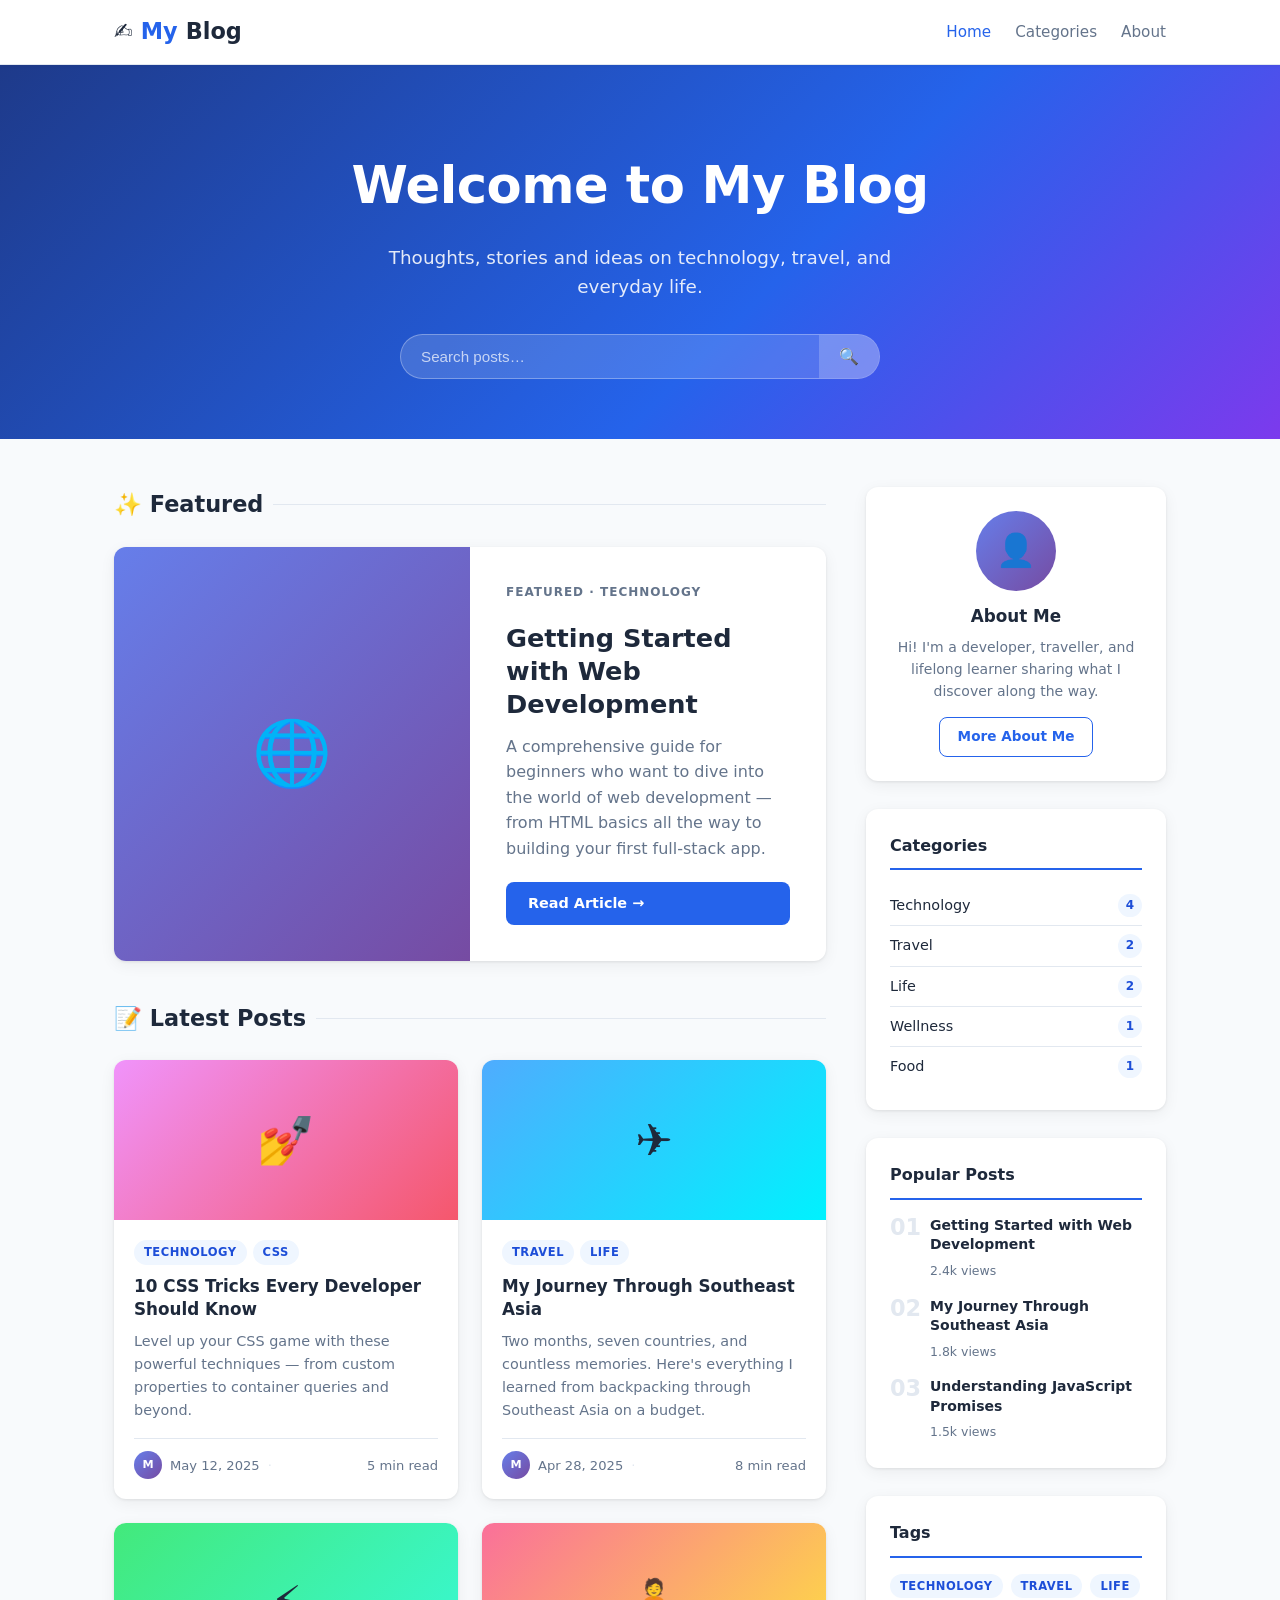
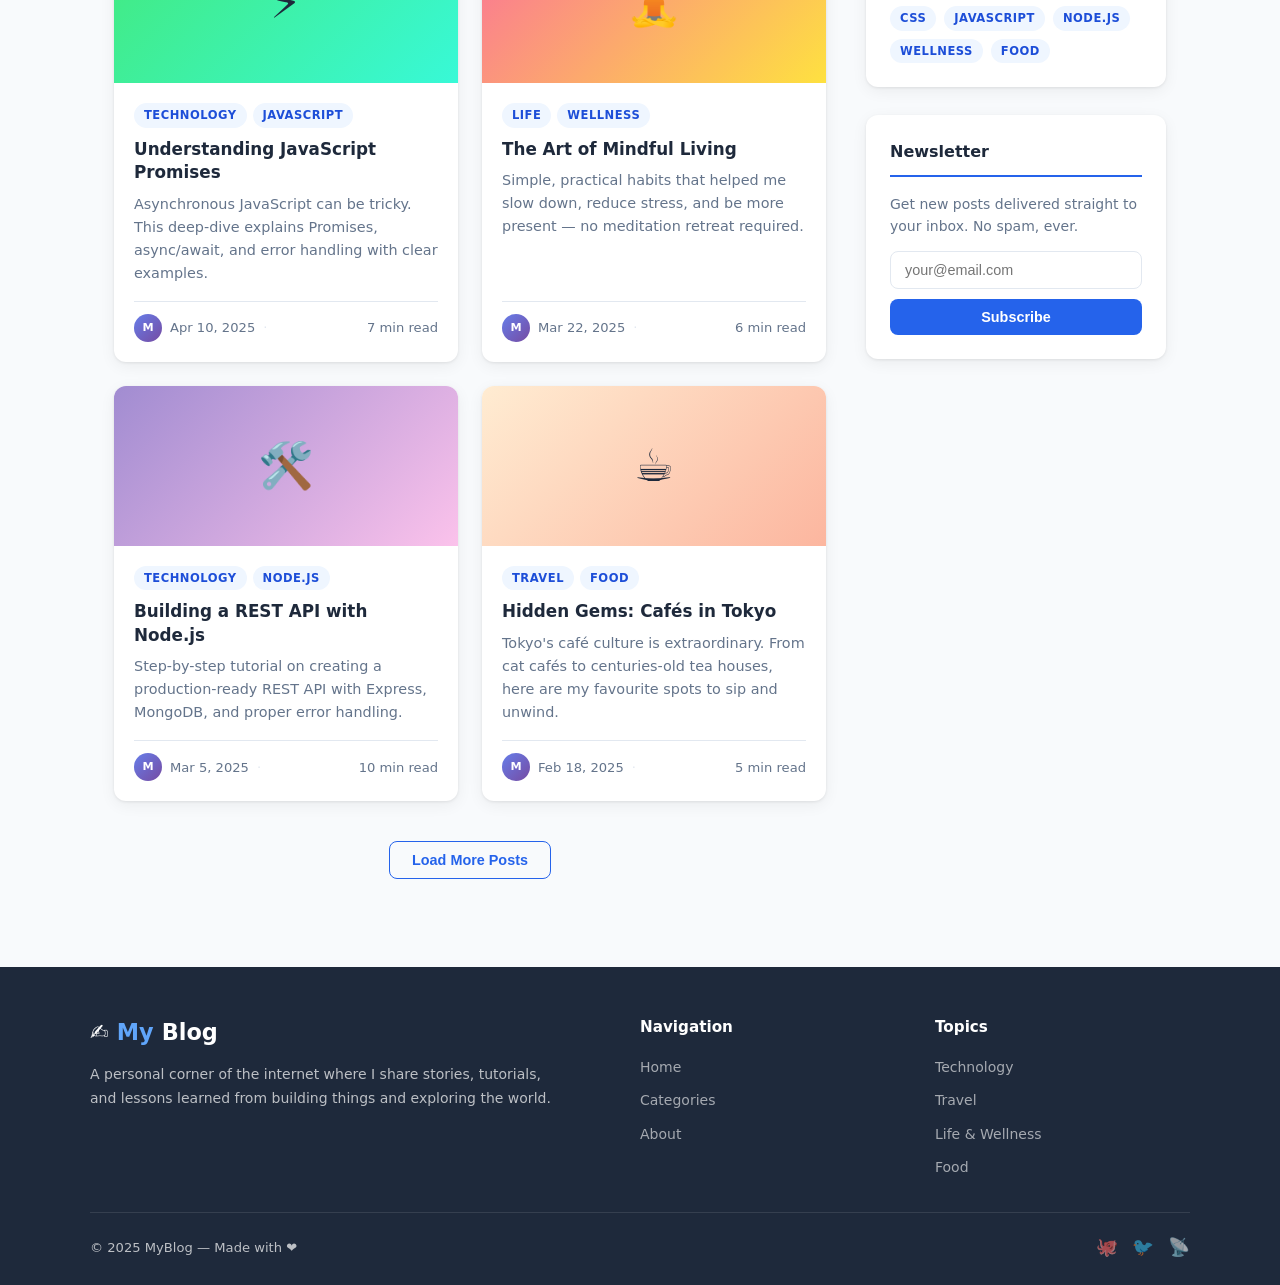
==== index.html @ c4b25606 "Create blog display website with index, post detail page and stylesheet Co-authored-by: Clearders <2" ====
<!DOCTYPE html>
<html lang="en">
<head>
  <meta charset="UTF-8" />
  <meta name="viewport" content="width=device-width, initial-scale=1.0" />
  <title>My Blog — Thoughts, Stories & Ideas</title>
  <meta name="description" content="A personal blog covering technology, travel, life and more." />
  <link rel="stylesheet" href="styles.css" />
</head>
<body>

  <!-- ===== Header ===== -->
  <header class="site-header">
    <div class="header-inner">
      <div class="logo">✍️ <span>My</span>Blog</div>
      <nav class="site-nav" aria-label="Main navigation">
        <a href="index.html" class="active">Home</a>
        <a href="#categories">Categories</a>
        <a href="#about">About</a>
      </nav>
    </div>
  </header>

  <!-- ===== Hero ===== -->
  <section class="hero">
    <h1>Welcome to My Blog</h1>
    <p>Thoughts, stories and ideas on technology, travel, and everyday life.</p>
    <form class="search-bar" role="search" onsubmit="handleSearch(event)">
      <input
        type="search"
        id="search-input"
        placeholder="Search posts…"
        aria-label="Search posts"
        oninput="filterPosts(this.value)"
      />
      <button type="submit" aria-label="Search">🔍</button>
    </form>
  </section>

  <!-- ===== Main content ===== -->
  <div class="main-wrapper">

    <!-- Posts column -->
    <main>

      <!-- Featured post -->
      <h2 class="section-heading">✨ Featured</h2>
      <article class="featured-post" data-title="Getting Started with Web Development">
        <div class="featured-img">🌐</div>
        <div class="featured-body">
          <p class="featured-label">Featured · Technology</p>
          <h2><a href="blog-post.html?id=1">Getting Started with Web Development</a></h2>
          <p>
            A comprehensive guide for beginners who want to dive into the world of web
            development — from HTML basics all the way to building your first full-stack app.
          </p>
          <a href="blog-post.html?id=1" class="btn btn-primary">Read Article →</a>
        </div>
      </article>

      <!-- Post grid -->
      <h2 class="section-heading" id="categories">📝 Latest Posts</h2>

      <div class="no-results" id="no-results" role="alert">
        <p style="font-size:2.5rem">🔍</p>
        <p style="font-size:1.1rem;margin-top:12px">No posts found. Try a different search term.</p>
      </div>

      <div class="post-grid" id="post-grid">

        <!-- Card 1 -->
        <article class="post-card" data-title="10 CSS Tricks Every Developer Should Know" data-tags="technology css">
          <div class="card-img" style="background:linear-gradient(135deg,#f093fb,#f5576c);">💅</div>
          <div class="card-body">
            <div class="card-tags">
              <span class="tag">Technology</span>
              <span class="tag">CSS</span>
            </div>
            <h3><a href="blog-post.html?id=2">10 CSS Tricks Every Developer Should Know</a></h3>
            <p class="card-excerpt">
              Level up your CSS game with these powerful techniques — from custom properties
              to container queries and beyond.
            </p>
            <div class="card-meta">
              <div class="avatar">M</div>
              <span>May 12, 2025</span>
              <span class="meta-dot">·</span>
              <span class="read-time">5 min read</span>
            </div>
          </div>
        </article>

        <!-- Card 2 -->
        <article class="post-card" data-title="My Journey Through Southeast Asia" data-tags="travel life">
          <div class="card-img" style="background:linear-gradient(135deg,#4facfe,#00f2fe);">✈️</div>
          <div class="card-body">
            <div class="card-tags">
              <span class="tag">Travel</span>
              <span class="tag">Life</span>
            </div>
            <h3><a href="blog-post.html?id=3">My Journey Through Southeast Asia</a></h3>
            <p class="card-excerpt">
              Two months, seven countries, and countless memories. Here's everything I
              learned from backpacking through Southeast Asia on a budget.
            </p>
            <div class="card-meta">
              <div class="avatar">M</div>
              <span>Apr 28, 2025</span>
              <span class="meta-dot">·</span>
              <span class="read-time">8 min read</span>
            </div>
          </div>
        </article>

        <!-- Card 3 -->
        <article class="post-card" data-title="Understanding JavaScript Promises" data-tags="technology javascript">
          <div class="card-img" style="background:linear-gradient(135deg,#43e97b,#38f9d7);">⚡</div>
          <div class="card-body">
            <div class="card-tags">
              <span class="tag">Technology</span>
              <span class="tag">JavaScript</span>
            </div>
            <h3><a href="blog-post.html?id=4">Understanding JavaScript Promises</a></h3>
            <p class="card-excerpt">
              Asynchronous JavaScript can be tricky. This deep-dive explains Promises,
              async/await, and error handling with clear examples.
            </p>
            <div class="card-meta">
              <div class="avatar">M</div>
              <span>Apr 10, 2025</span>
              <span class="meta-dot">·</span>
              <span class="read-time">7 min read</span>
            </div>
          </div>
        </article>

        <!-- Card 4 -->
        <article class="post-card" data-title="The Art of Mindful Living" data-tags="life wellness">
          <div class="card-img" style="background:linear-gradient(135deg,#fa709a,#fee140);">🧘</div>
          <div class="card-body">
            <div class="card-tags">
              <span class="tag">Life</span>
              <span class="tag">Wellness</span>
            </div>
            <h3><a href="blog-post.html?id=5">The Art of Mindful Living</a></h3>
            <p class="card-excerpt">
              Simple, practical habits that helped me slow down, reduce stress, and be more
              present — no meditation retreat required.
            </p>
            <div class="card-meta">
              <div class="avatar">M</div>
              <span>Mar 22, 2025</span>
              <span class="meta-dot">·</span>
              <span class="read-time">6 min read</span>
            </div>
          </div>
        </article>

        <!-- Card 5 -->
        <article class="post-card" data-title="Building a REST API with Node.js" data-tags="technology nodejs">
          <div class="card-img" style="background:linear-gradient(135deg,#a18cd1,#fbc2eb);">🛠️</div>
          <div class="card-body">
            <div class="card-tags">
              <span class="tag">Technology</span>
              <span class="tag">Node.js</span>
            </div>
            <h3><a href="blog-post.html?id=6">Building a REST API with Node.js</a></h3>
            <p class="card-excerpt">
              Step-by-step tutorial on creating a production-ready REST API with Express,
              MongoDB, and proper error handling.
            </p>
            <div class="card-meta">
              <div class="avatar">M</div>
              <span>Mar 5, 2025</span>
              <span class="meta-dot">·</span>
              <span class="read-time">10 min read</span>
            </div>
          </div>
        </article>

        <!-- Card 6 -->
        <article class="post-card" data-title="Hidden Gems: Cafés in Tokyo" data-tags="travel food">
          <div class="card-img" style="background:linear-gradient(135deg,#ffecd2,#fcb69f);">☕</div>
          <div class="card-body">
            <div class="card-tags">
              <span class="tag">Travel</span>
              <span class="tag">Food</span>
            </div>
            <h3><a href="blog-post.html?id=7">Hidden Gems: Cafés in Tokyo</a></h3>
            <p class="card-excerpt">
              Tokyo's café culture is extraordinary. From cat cafés to centuries-old tea
              houses, here are my favourite spots to sip and unwind.
            </p>
            <div class="card-meta">
              <div class="avatar">M</div>
              <span>Feb 18, 2025</span>
              <span class="meta-dot">·</span>
              <span class="read-time">5 min read</span>
            </div>
          </div>
        </article>

      </div><!-- /post-grid -->

      <!-- Load more -->
      <div class="load-more-wrap">
        <button class="btn btn-outline" onclick="loadMore()">Load More Posts</button>
      </div>

    </main>

    <!-- ===== Sidebar ===== -->
    <aside class="sidebar">

      <!-- About -->
      <div class="widget about-widget" id="about">
        <div class="author-avatar">👤</div>
        <h3>About Me</h3>
        <p>Hi! I'm a developer, traveller, and lifelong learner sharing what I discover along the way.</p>
        <a href="#" class="btn btn-outline" style="font-size:.85rem;padding:8px 18px;">More About Me</a>
      </div>

      <!-- Categories -->
      <div class="widget">
        <h3 class="widget-title">Categories</h3>
        <ul class="category-list">
          <li>
            <a href="#" onclick="filterByTag('technology')">Technology</a>
            <span class="cat-count">4</span>
          </li>
          <li>
            <a href="#" onclick="filterByTag('travel')">Travel</a>
            <span class="cat-count">2</span>
          </li>
          <li>
            <a href="#" onclick="filterByTag('life')">Life</a>
            <span class="cat-count">2</span>
          </li>
          <li>
            <a href="#" onclick="filterByTag('wellness')">Wellness</a>
            <span class="cat-count">1</span>
          </li>
          <li>
            <a href="#" onclick="filterByTag('food')">Food</a>
            <span class="cat-count">1</span>
          </li>
        </ul>
      </div>

      <!-- Popular posts -->
      <div class="widget">
        <h3 class="widget-title">Popular Posts</h3>
        <div class="popular-list">
          <div class="popular-item">
            <span class="popular-num">01</span>
            <div class="popular-info">
              <h4><a href="blog-post.html?id=1">Getting Started with Web Development</a></h4>
              <span>2.4k views</span>
            </div>
          </div>
          <div class="popular-item">
            <span class="popular-num">02</span>
            <div class="popular-info">
              <h4><a href="blog-post.html?id=3">My Journey Through Southeast Asia</a></h4>
              <span>1.8k views</span>
            </div>
          </div>
          <div class="popular-item">
            <span class="popular-num">03</span>
            <div class="popular-info">
              <h4><a href="blog-post.html?id=4">Understanding JavaScript Promises</a></h4>
              <span>1.5k views</span>
            </div>
          </div>
        </div>
      </div>

      <!-- Tags -->
      <div class="widget">
        <h3 class="widget-title">Tags</h3>
        <div class="tags-cloud">
          <span class="tag" onclick="filterByTag('technology')">Technology</span>
          <span class="tag" onclick="filterByTag('travel')">Travel</span>
          <span class="tag" onclick="filterByTag('life')">Life</span>
          <span class="tag" onclick="filterByTag('css')">CSS</span>
          <span class="tag" onclick="filterByTag('javascript')">JavaScript</span>
          <span class="tag" onclick="filterByTag('nodejs')">Node.js</span>
          <span class="tag" onclick="filterByTag('wellness')">Wellness</span>
          <span class="tag" onclick="filterByTag('food')">Food</span>
        </div>
      </div>

      <!-- Newsletter -->
      <div class="widget newsletter-widget">
        <h3 class="widget-title">Newsletter</h3>
        <p>Get new posts delivered straight to your inbox. No spam, ever.</p>
        <form class="newsletter-form" onsubmit="handleSubscribe(event)">
          <input type="email" placeholder="your@email.com" aria-label="Email address" required />
          <button type="submit" class="btn btn-primary">Subscribe</button>
        </form>
      </div>

    </aside>

  </div><!-- /main-wrapper -->

  <!-- ===== Footer ===== -->
  <footer class="site-footer">
    <div class="footer-inner">
      <div class="footer-brand">
        <div class="logo">✍️ <span style="color:#60a5fa">My</span>Blog</div>
        <p>A personal corner of the internet where I share stories, tutorials,<br>and lessons learned from building things and exploring the world.</p>
      </div>
      <div class="footer-col">
        <h4>Navigation</h4>
        <ul>
          <li><a href="index.html">Home</a></li>
          <li><a href="#categories">Categories</a></li>
          <li><a href="#about">About</a></li>
        </ul>
      </div>
      <div class="footer-col">
        <h4>Topics</h4>
        <ul>
          <li><a href="#">Technology</a></li>
          <li><a href="#">Travel</a></li>
          <li><a href="#">Life & Wellness</a></li>
          <li><a href="#">Food</a></li>
        </ul>
      </div>
    </div>
    <div class="footer-bottom">
      <span>© 2025 MyBlog — Made with ❤️</span>
      <div class="social-links" aria-label="Social links">
        <a href="#" aria-label="GitHub">🐙</a>
        <a href="#" aria-label="Twitter">🐦</a>
        <a href="#" aria-label="RSS Feed">📡</a>
      </div>
    </div>
  </footer>

  <script>
    /* ===== Search / filter ===== */
    function filterPosts(query) {
      const q = query.trim().toLowerCase();
      const cards = document.querySelectorAll('#post-grid .post-card');
      let visible = 0;

      cards.forEach(card => {
        const title = card.dataset.title.toLowerCase();
        const tags  = card.dataset.tags.toLowerCase();
        const match = !q || title.includes(q) || tags.includes(q);
        card.style.display = match ? '' : 'none';
        if (match) visible++;
      });

      document.getElementById('no-results').classList.toggle('visible', visible === 0);
    }

    function handleSearch(e) {
      e.preventDefault();
      filterPosts(document.getElementById('search-input').value);
    }

    function filterByTag(tag) {
      document.getElementById('search-input').value = tag;
      filterPosts(tag);
      document.querySelector('#post-grid').scrollIntoView({ behavior: 'smooth' });
      return false;
    }

    /* ===== Load more (demo) ===== */
    function loadMore() {
      const btn = document.querySelector('.load-more-wrap button');
      btn.textContent = 'No more posts for now!';
      btn.disabled = true;
      btn.style.opacity = '0.5';
    }

    /* ===== Newsletter ===== */
    function handleSubscribe(e) {
      e.preventDefault();
      const input = e.target.querySelector('input');
      const btn   = e.target.querySelector('button');
      btn.textContent = '✅ Subscribed!';
      btn.disabled = true;
      input.disabled = true;
    }
  </script>

</body>
</html>
---- styles.css ----
/* ===== Reset & Base ===== */
*, *::before, *::after {
  box-sizing: border-box;
  margin: 0;
  padding: 0;
}

:root {
  --primary: #2563eb;
  --primary-dark: #1d4ed8;
  --text: #1e293b;
  --text-muted: #64748b;
  --bg: #f8fafc;
  --surface: #ffffff;
  --border: #e2e8f0;
  --tag-bg: #eff6ff;
  --tag-text: #1d4ed8;
  --radius: 12px;
  --shadow: 0 1px 3px rgba(0,0,0,.08), 0 4px 16px rgba(0,0,0,.06);
  --shadow-hover: 0 4px 12px rgba(0,0,0,.12), 0 8px 32px rgba(0,0,0,.08);
}

html { scroll-behavior: smooth; }

body {
  font-family: 'Segoe UI', system-ui, -apple-system, sans-serif;
  background: var(--bg);
  color: var(--text);
  line-height: 1.6;
  min-height: 100vh;
  display: flex;
  flex-direction: column;
}

a { color: var(--primary); text-decoration: none; }
a:hover { text-decoration: underline; }
img { max-width: 100%; display: block; }

/* ===== Site Header ===== */
.site-header {
  background: var(--surface);
  border-bottom: 1px solid var(--border);
  position: sticky;
  top: 0;
  z-index: 100;
  box-shadow: 0 1px 4px rgba(0,0,0,.06);
}

.header-inner {
  max-width: 1100px;
  margin: 0 auto;
  padding: 0 24px;
  height: 64px;
  display: flex;
  align-items: center;
  justify-content: space-between;
}

.logo {
  font-size: 1.4rem;
  font-weight: 700;
  color: var(--text);
  display: flex;
  align-items: center;
  gap: 8px;
}

.logo span { color: var(--primary); }

.site-nav { display: flex; gap: 24px; }

.site-nav a {
  color: var(--text-muted);
  font-weight: 500;
  font-size: 0.95rem;
  transition: color .2s;
}

.site-nav a:hover,
.site-nav a.active { color: var(--primary); text-decoration: none; }

/* ===== Hero ===== */
.hero {
  background: linear-gradient(135deg, #1e3a8a 0%, #2563eb 60%, #7c3aed 100%);
  color: #fff;
  text-align: center;
  padding: 80px 24px 60px;
}

.hero h1 {
  font-size: clamp(2rem, 5vw, 3.2rem);
  font-weight: 800;
  margin-bottom: 16px;
  letter-spacing: -0.5px;
}

.hero p {
  font-size: 1.15rem;
  opacity: 0.88;
  max-width: 560px;
  margin: 0 auto 32px;
}

.search-bar {
  display: flex;
  max-width: 480px;
  margin: 0 auto;
  background: rgba(255,255,255,.15);
  border: 1px solid rgba(255,255,255,.3);
  border-radius: 50px;
  overflow: hidden;
}

.search-bar input {
  flex: 1;
  background: transparent;
  border: none;
  outline: none;
  padding: 12px 20px;
  color: #fff;
  font-size: 0.95rem;
}

.search-bar input::placeholder { color: rgba(255,255,255,.7); }

.search-bar button {
  background: rgba(255,255,255,.2);
  border: none;
  padding: 12px 20px;
  color: #fff;
  cursor: pointer;
  font-size: 1rem;
  transition: background .2s;
}

.search-bar button:hover { background: rgba(255,255,255,.3); }

/* ===== Main layout ===== */
.main-wrapper {
  max-width: 1100px;
  margin: 48px auto;
  padding: 0 24px;
  display: grid;
  grid-template-columns: 1fr 300px;
  gap: 40px;
  flex: 1;
}

/* ===== Section heading ===== */
.section-heading {
  font-size: 1.4rem;
  font-weight: 700;
  margin-bottom: 24px;
  display: flex;
  align-items: center;
  gap: 10px;
}

.section-heading::after {
  content: '';
  flex: 1;
  height: 1px;
  background: var(--border);
}

/* ===== Featured post ===== */
.featured-post {
  background: var(--surface);
  border-radius: var(--radius);
  overflow: hidden;
  box-shadow: var(--shadow);
  display: grid;
  grid-template-columns: 1fr 1fr;
  margin-bottom: 40px;
  transition: box-shadow .25s, transform .25s;
}

.featured-post:hover {
  box-shadow: var(--shadow-hover);
  transform: translateY(-2px);
}

.featured-img {
  background: linear-gradient(135deg, #667eea, #764ba2);
  min-height: 280px;
  display: flex;
  align-items: center;
  justify-content: center;
  font-size: 4rem;
}

.featured-body {
  padding: 36px;
  display: flex;
  flex-direction: column;
  justify-content: center;
}

.featured-label {
  font-size: 0.75rem;
  font-weight: 700;
  text-transform: uppercase;
  letter-spacing: 1px;
  color: var(--primary);
  margin-bottom: 10px;
}

.featured-body h2 {
  font-size: 1.6rem;
  font-weight: 800;
  line-height: 1.3;
  margin-bottom: 12px;
}

.featured-body h2 a { color: var(--text); }
.featured-body h2 a:hover { color: var(--primary); text-decoration: none; }

.featured-body p { color: var(--text-muted); margin-bottom: 20px; }

/* ===== Post grid ===== */
.post-grid {
  display: grid;
  grid-template-columns: repeat(auto-fill, minmax(280px, 1fr));
  gap: 24px;
  margin-bottom: 40px;
}

/* ===== Post card ===== */
.post-card {
  background: var(--surface);
  border-radius: var(--radius);
  overflow: hidden;
  box-shadow: var(--shadow);
  display: flex;
  flex-direction: column;
  transition: box-shadow .25s, transform .25s;
}

.post-card:hover {
  box-shadow: var(--shadow-hover);
  transform: translateY(-3px);
}

.card-img {
  height: 160px;
  display: flex;
  align-items: center;
  justify-content: center;
  font-size: 2.8rem;
}

.card-body { padding: 20px; flex: 1; display: flex; flex-direction: column; }

.card-tags { display: flex; flex-wrap: wrap; gap: 6px; margin-bottom: 10px; }

.tag {
  background: var(--tag-bg);
  color: var(--tag-text);
  font-size: 0.72rem;
  font-weight: 600;
  padding: 3px 10px;
  border-radius: 20px;
  text-transform: uppercase;
  letter-spacing: 0.5px;
}

.card-body h3 {
  font-size: 1.05rem;
  font-weight: 700;
  line-height: 1.4;
  margin-bottom: 8px;
}

.card-body h3 a { color: var(--text); }
.card-body h3 a:hover { color: var(--primary); text-decoration: none; }

.card-excerpt {
  color: var(--text-muted);
  font-size: 0.9rem;
  margin-bottom: 16px;
  flex: 1;
}

.card-meta {
  display: flex;
  align-items: center;
  gap: 8px;
  font-size: 0.82rem;
  color: var(--text-muted);
  border-top: 1px solid var(--border);
  padding-top: 12px;
  margin-top: auto;
}

.avatar {
  width: 28px;
  height: 28px;
  border-radius: 50%;
  background: linear-gradient(135deg, #667eea, #764ba2);
  display: flex;
  align-items: center;
  justify-content: center;
  color: #fff;
  font-size: 0.7rem;
  font-weight: 700;
  flex-shrink: 0;
}

.meta-dot { color: var(--border); }

.read-time { margin-left: auto; }

/* ===== Read more button ===== */
.btn {
  display: inline-block;
  padding: 10px 22px;
  border-radius: 8px;
  font-weight: 600;
  font-size: 0.9rem;
  transition: background .2s, transform .1s;
  cursor: pointer;
  border: none;
}

.btn-primary {
  background: var(--primary);
  color: #fff;
}

.btn-primary:hover {
  background: var(--primary-dark);
  text-decoration: none;
  transform: translateY(-1px);
}

.btn-outline {
  background: transparent;
  color: var(--primary);
  border: 1.5px solid var(--primary);
}

.btn-outline:hover {
  background: var(--primary);
  color: #fff;
  text-decoration: none;
}

/* ===== Load more ===== */
.load-more-wrap { text-align: center; margin: 8px 0 40px; }

/* ===== Sidebar ===== */
.sidebar { display: flex; flex-direction: column; gap: 28px; }

.widget {
  background: var(--surface);
  border-radius: var(--radius);
  padding: 24px;
  box-shadow: var(--shadow);
}

.widget-title {
  font-size: 1rem;
  font-weight: 700;
  margin-bottom: 16px;
  padding-bottom: 10px;
  border-bottom: 2px solid var(--primary);
  color: var(--text);
}

/* About widget */
.about-widget { text-align: center; }

.author-avatar {
  width: 80px;
  height: 80px;
  border-radius: 50%;
  background: linear-gradient(135deg, #667eea, #764ba2);
  display: flex;
  align-items: center;
  justify-content: center;
  font-size: 2rem;
  margin: 0 auto 12px;
}

.about-widget h3 { font-size: 1.05rem; font-weight: 700; margin-bottom: 6px; }
.about-widget p { color: var(--text-muted); font-size: 0.875rem; margin-bottom: 14px; }

/* Categories */
.category-list { list-style: none; }

.category-list li {
  display: flex;
  justify-content: space-between;
  align-items: center;
  padding: 8px 0;
  border-bottom: 1px solid var(--border);
  font-size: 0.9rem;
}

.category-list li:last-child { border-bottom: none; }

.category-list a { color: var(--text); font-weight: 500; }
.category-list a:hover { color: var(--primary); text-decoration: none; }

.cat-count {
  background: var(--tag-bg);
  color: var(--tag-text);
  font-size: 0.75rem;
  font-weight: 700;
  padding: 2px 8px;
  border-radius: 20px;
}

/* Popular posts */
.popular-list { display: flex; flex-direction: column; gap: 14px; }

.popular-item { display: flex; gap: 12px; align-items: flex-start; }

.popular-num {
  font-size: 1.4rem;
  font-weight: 800;
  color: var(--border);
  line-height: 1;
  min-width: 28px;
}

.popular-info h4 { font-size: 0.875rem; font-weight: 600; line-height: 1.4; margin-bottom: 2px; }
.popular-info h4 a { color: var(--text); }
.popular-info h4 a:hover { color: var(--primary); text-decoration: none; }
.popular-info span { font-size: 0.78rem; color: var(--text-muted); }

/* Tags cloud */
.tags-cloud { display: flex; flex-wrap: wrap; gap: 8px; }

.tags-cloud .tag {
  cursor: pointer;
  transition: background .2s, color .2s;
}

.tags-cloud .tag:hover {
  background: var(--primary);
  color: #fff;
  text-decoration: none;
}

/* Newsletter */
.newsletter-widget p { color: var(--text-muted); font-size: 0.875rem; margin-bottom: 14px; }

.newsletter-form { display: flex; flex-direction: column; gap: 10px; }

.newsletter-form input {
  width: 100%;
  border: 1.5px solid var(--border);
  border-radius: 8px;
  padding: 10px 14px;
  font-size: 0.9rem;
  outline: none;
  transition: border-color .2s;
}

.newsletter-form input:focus { border-color: var(--primary); }

/* ===== Site footer ===== */
.site-footer {
  background: var(--text);
  color: rgba(255,255,255,.7);
  padding: 48px 24px 24px;
  margin-top: auto;
}

.footer-inner {
  max-width: 1100px;
  margin: 0 auto;
  display: grid;
  grid-template-columns: 2fr 1fr 1fr;
  gap: 40px;
  margin-bottom: 32px;
}

.footer-brand .logo { color: #fff; margin-bottom: 12px; }

.footer-brand p { font-size: 0.875rem; line-height: 1.7; }

.footer-col h4 {
  color: #fff;
  font-size: 0.95rem;
  font-weight: 700;
  margin-bottom: 14px;
}

.footer-col ul { list-style: none; display: flex; flex-direction: column; gap: 8px; }

.footer-col a {
  color: rgba(255,255,255,.6);
  font-size: 0.875rem;
  transition: color .2s;
}

.footer-col a:hover { color: #fff; text-decoration: none; }

.footer-bottom {
  max-width: 1100px;
  margin: 0 auto;
  padding-top: 20px;
  border-top: 1px solid rgba(255,255,255,.1);
  display: flex;
  justify-content: space-between;
  align-items: center;
  font-size: 0.82rem;
}

.social-links { display: flex; gap: 14px; }

.social-links a {
  color: rgba(255,255,255,.6);
  font-size: 1.1rem;
  transition: color .2s;
}

.social-links a:hover { color: #fff; text-decoration: none; }

/* ===== Post detail page ===== */
.post-detail-wrapper {
  max-width: 760px;
  margin: 48px auto;
  padding: 0 24px;
  flex: 1;
}

.post-header { margin-bottom: 32px; }

.post-header .card-tags { margin-bottom: 14px; }

.post-header h1 {
  font-size: clamp(1.8rem, 4vw, 2.6rem);
  font-weight: 800;
  line-height: 1.25;
  margin-bottom: 16px;
}

.post-header .post-meta {
  display: flex;
  align-items: center;
  gap: 12px;
  color: var(--text-muted);
  font-size: 0.9rem;
  flex-wrap: wrap;
}

.post-hero-img {
  border-radius: var(--radius);
  overflow: hidden;
  background: linear-gradient(135deg, #667eea, #764ba2);
  height: 320px;
  display: flex;
  align-items: center;
  justify-content: center;
  font-size: 6rem;
  margin-bottom: 36px;
}

.post-content {
  background: var(--surface);
  border-radius: var(--radius);
  padding: 40px;
  box-shadow: var(--shadow);
  font-size: 1.05rem;
  line-height: 1.8;
  color: var(--text);
}

.post-content h2 {
  font-size: 1.5rem;
  font-weight: 700;
  margin: 36px 0 14px;
  color: var(--text);
}

.post-content p { margin-bottom: 18px; }

.post-content ul, .post-content ol {
  padding-left: 24px;
  margin-bottom: 18px;
}

.post-content li { margin-bottom: 6px; }

.post-content blockquote {
  border-left: 4px solid var(--primary);
  padding: 12px 20px;
  margin: 24px 0;
  background: var(--tag-bg);
  border-radius: 0 8px 8px 0;
  color: var(--text-muted);
  font-style: italic;
}

.post-content code {
  background: #f1f5f9;
  padding: 2px 6px;
  border-radius: 4px;
  font-family: monospace;
  font-size: 0.92em;
}

.post-content pre {
  background: #1e293b;
  color: #e2e8f0;
  padding: 20px 24px;
  border-radius: 10px;
  overflow-x: auto;
  margin: 24px 0;
  font-size: 0.92rem;
  line-height: 1.7;
}

.post-content pre code { background: none; padding: 0; color: inherit; }

/* Post nav */
.post-nav {
  display: grid;
  grid-template-columns: 1fr 1fr;
  gap: 20px;
  margin-top: 40px;
}

.post-nav-card {
  background: var(--surface);
  border-radius: var(--radius);
  padding: 20px;
  box-shadow: var(--shadow);
  transition: box-shadow .2s;
}

.post-nav-card:hover { box-shadow: var(--shadow-hover); }

.post-nav-label {
  font-size: 0.75rem;
  font-weight: 700;
  text-transform: uppercase;
  letter-spacing: 1px;
  color: var(--text-muted);
  margin-bottom: 6px;
}

.post-nav-card h4 { font-size: 0.95rem; font-weight: 700; }
.post-nav-card h4 a { color: var(--text); }
.post-nav-card h4 a:hover { color: var(--primary); text-decoration: none; }

.post-nav-card.next { text-align: right; }

/* ===== Responsive ===== */
@media (max-width: 900px) {
  .main-wrapper { grid-template-columns: 1fr; }
  .sidebar { display: none; }
  .featured-post { grid-template-columns: 1fr; }
  .featured-img { min-height: 200px; }
  .footer-inner { grid-template-columns: 1fr 1fr; }
}

@media (max-width: 600px) {
  .hero { padding: 48px 16px 36px; }
  .post-content { padding: 24px 18px; }
  .post-nav { grid-template-columns: 1fr; }
  .footer-inner { grid-template-columns: 1fr; }
  .footer-bottom { flex-direction: column; gap: 12px; text-align: center; }
  .header-inner { padding: 0 16px; }
  .site-nav { gap: 14px; }
}

/* ===== No-results message ===== */
.no-results {
  text-align: center;
  padding: 60px 20px;
  color: var(--text-muted);
  display: none;
}

.no-results.visible { display: block; }
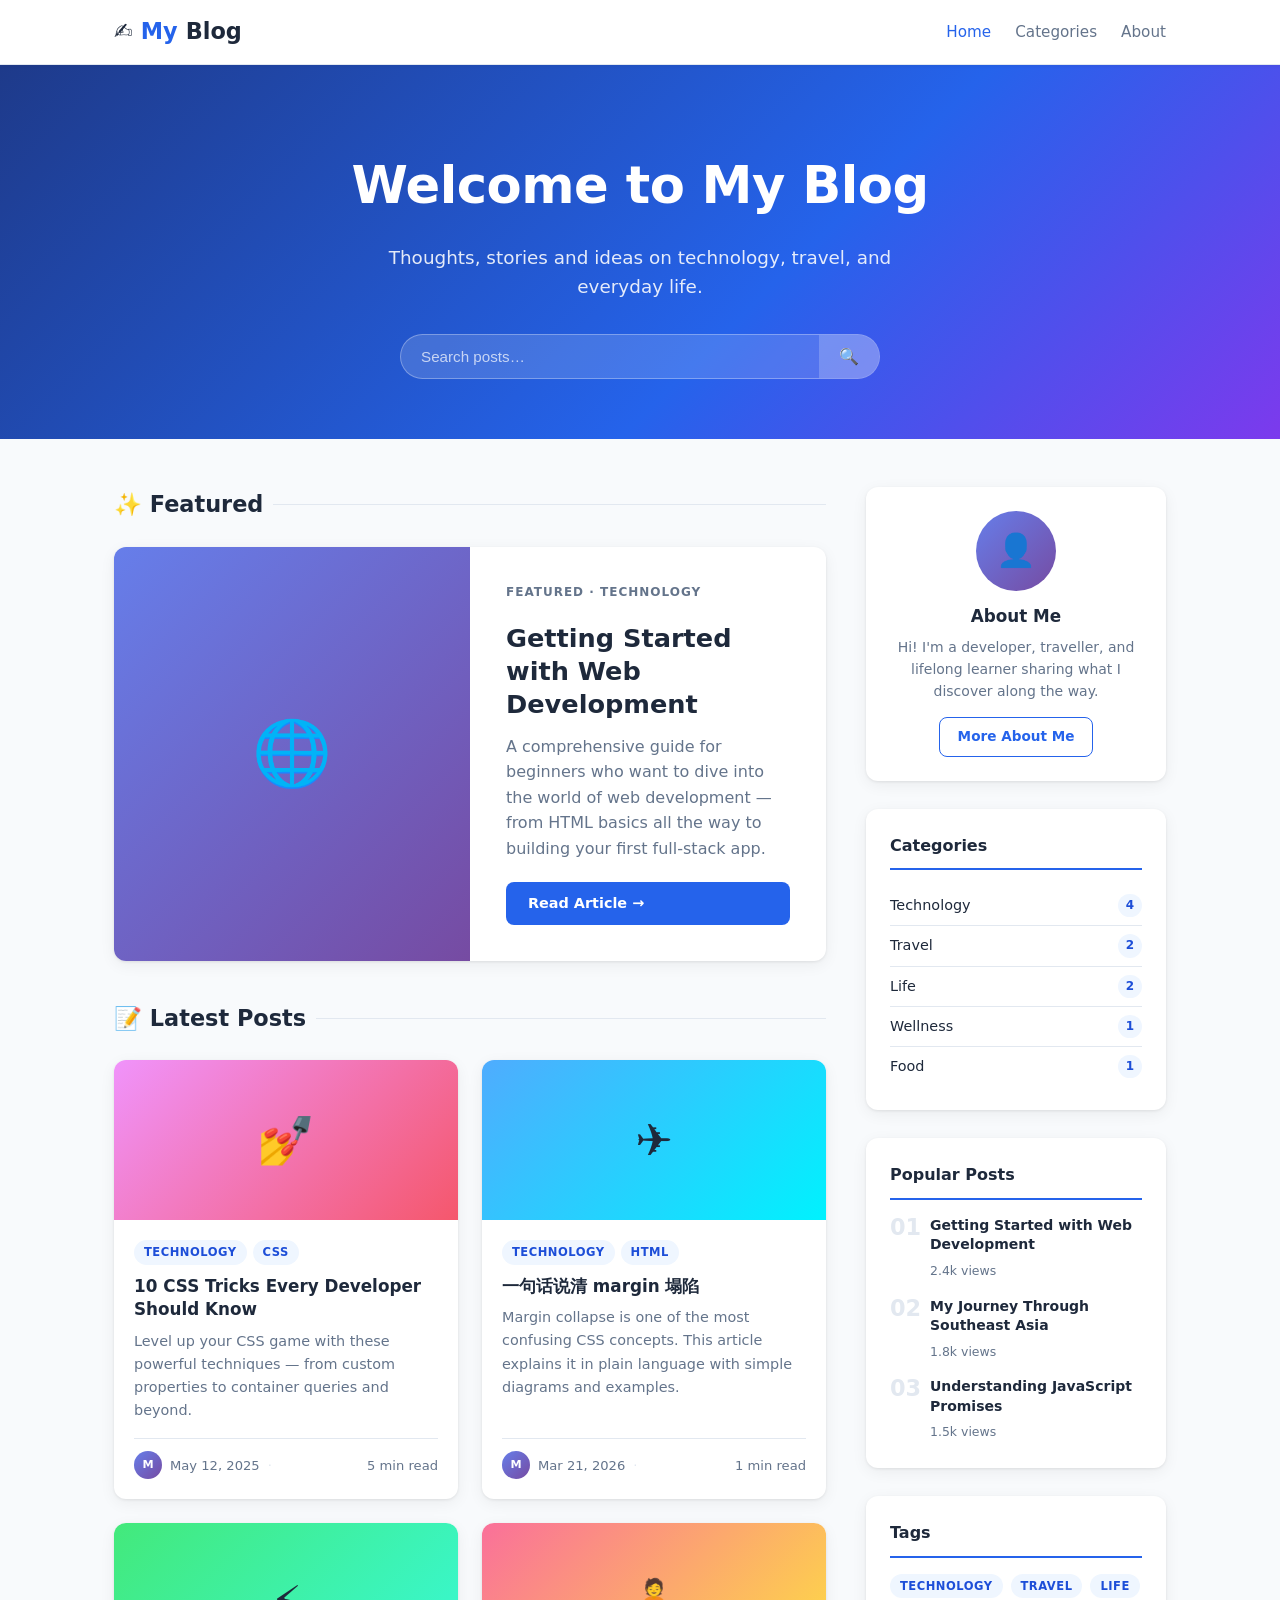
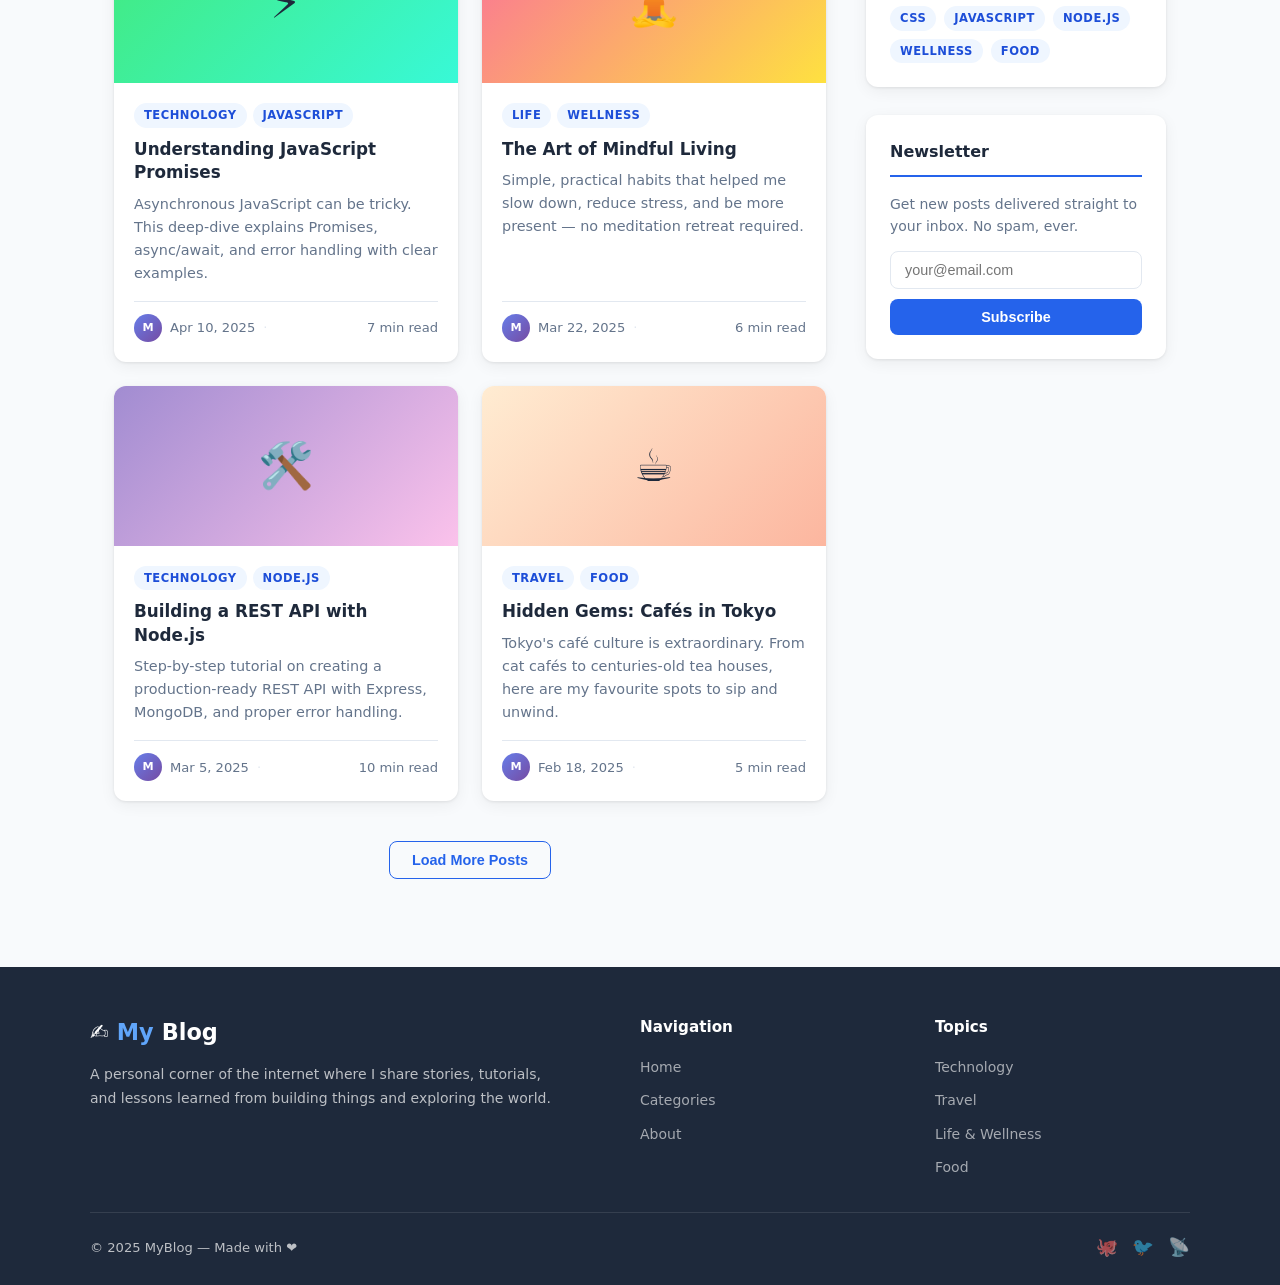
==== commit 800028cb: "A blog changed" ====
--- a/index.html
+++ b/index.html
@@ -91,23 +91,23 @@
         </article>
 
         <!-- Card 2 -->
-        <article class="post-card" data-title="My Journey Through Southeast Asia" data-tags="travel life">
+        <article class="post-card" data-title="一句话说清 margin 塌陷" data-tags="technology html">
           <div class="card-img" style="background:linear-gradient(135deg,#4facfe,#00f2fe);">✈️</div>
           <div class="card-body">
             <div class="card-tags">
-              <span class="tag">Travel</span>
-              <span class="tag">Life</span>
-            </div>
-            <h3><a href="blog-post.html?id=3">My Journey Through Southeast Asia</a></h3>
-            <p class="card-excerpt">
-              Two months, seven countries, and countless memories. Here's everything I
-              learned from backpacking through Southeast Asia on a budget.
-            </p>
-            <div class="card-meta">
-              <div class="avatar">M</div>
-              <span>Apr 28, 2025</span>
-              <span class="meta-dot">·</span>
-              <span class="read-time">8 min read</span>
+              <span class="tag">Technology</span>
+              <span class="tag">HTML</span>
+            </div>
+            <h3><a href="blog-post.html?id=3">一句话说清 margin 塌陷</a></h3>
+            <p class="card-excerpt">
+                Margin collapse is one of the most confusing CSS concepts. This article explains
+                it in plain language with simple diagrams and examples.
+            </p>
+            <div class="card-meta">
+              <div class="avatar">M</div>
+              <span>Mar 21, 2026</span>
+              <span class="meta-dot">·</span>
+              <span class="read-time">1 min read</span>
             </div>
           </div>
         </article>
